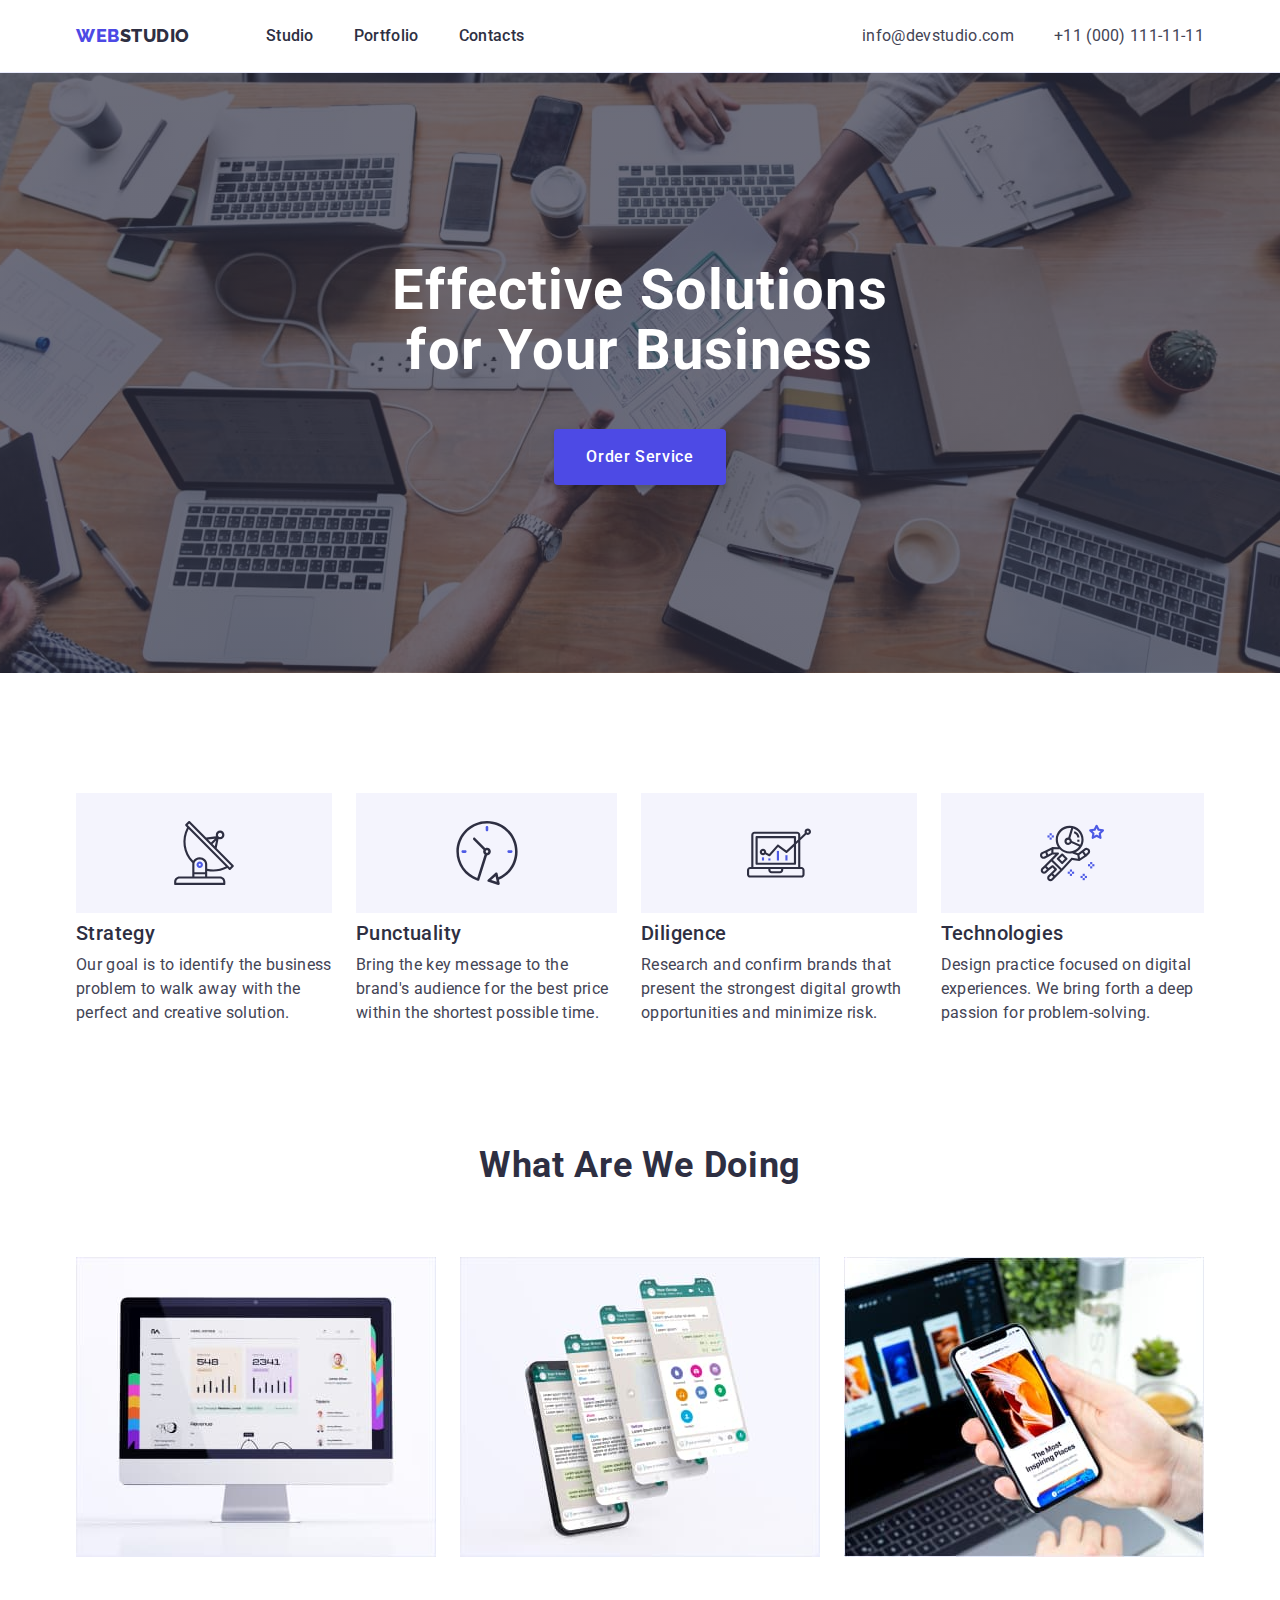
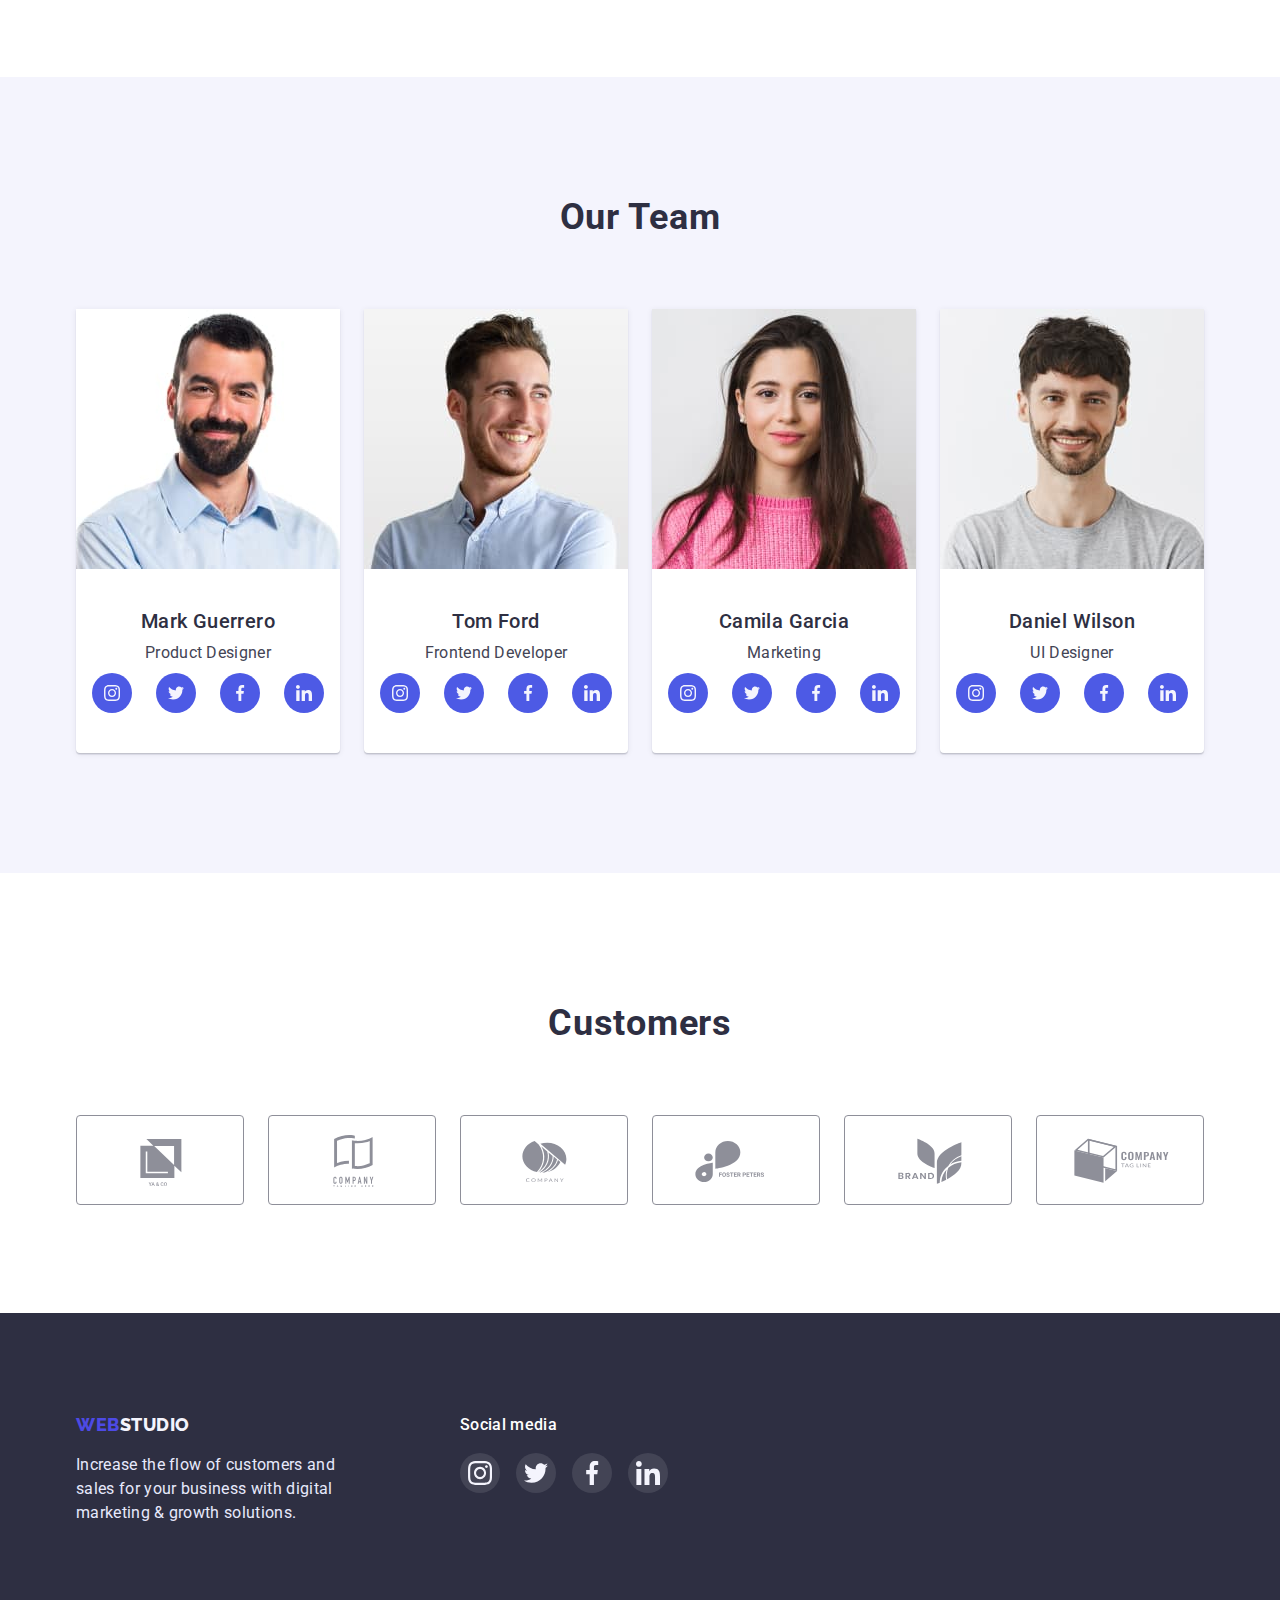
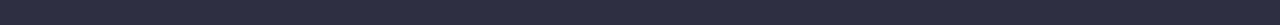
==== index.html @ 5501d487 "Initial commit" ====
<!DOCTYPE html>
<html lang="en">
  <head>
    <meta charset="UTF-8" />
    <meta http-equiv="X-UA-Compatible" content="IE=edge" />
    <meta name="viewport" content="width=device-width, initial-scale=1.0" />
    <title>WebStudio</title>
    <link rel="preconnect" href="https://fonts.googleapis.com" />
    <link rel="preconnect" href="https://fonts.gstatic.com" crossorigin />
    <link
      href="https://fonts.googleapis.com/css2?family=Raleway:wght@800&family=Roboto:wght@400;500;700&display=swap"
      rel="stylesheet"
    />
    <link
      rel="stylesheet"
      href="https://cdnjs.cloudflare.com/ajax/libs/modern-normalize/1.1.0/modern-normalize.min.css"
    />
    <link rel="stylesheet" href="./css/styles.css" />
  </head>

  <body>
    <!-- Header -->
    <header class="header">
      <div class="container main-nav">
        <nav class="link-nav">
          <a href="./index.html" class="logo-web link"
            >WEB<span class="head-studio">STUDIO</span>
          </a>
          <ul class="site-nav list">
            <li class="item">
              <a href="./index.html" class="anchors link">Studio</a>
            </li>

            <li>
              <a href="./portfolio.html" class="anchors link">Portfolio</a>
            </li>

            <li>
              <a href="" class="anchors link">Contacts</a>
            </li>
          </ul>
        </nav>
        <ul class="head-content list">
          <li>
            <a href="mailto:info@devstudio.com" class="relations link"
              >info@devstudio.com</a
            >
          </li>

          <li class="item">
            <a href="tel:+110001111111" class="relations link"
              >+11 (000) 111-11-11</a
            >
          </li>
        </ul>
      </div>
    </header>
    <!--Header -->

    <!-- Main content -->
    <main>
      <!-- Hero-->
      <section class="hero">
        <div class="container">
          <h1 class="hero-title">Effective Solutions for Your Business</h1>
          <button type="button" class="btn btn-hero">Order Service</button>
        </div>
      </section>
      <!-- Hero -->

      </section>
      <!-- Section1- Studio / Description of studio -->
      <section class="section main-desc">
        <div class="container">
          <h2 class="visually-hidden">Description of studio</h2>
          <ul class="list desc">
            <li class="list-item icon-antena" >
              
              <h3 class="desc-title">Strategy</h3>
              <p class="desc-text ">
                Our goal is to identify the business problem to walk away with
                the perfect and creative solution.
              </p>
            </li>
            <li class="list-item icon-clock" >
               
              <h3 class="desc-title">Punctuality</h3>
              <p class="desc-text">
                Bring the key message to the brand's audience for the best price
                within the shortest possible time.
              </p>
            </li>
            <li class="list-item icon-diagram" >
               
              <h3 class="desc-title">Diligence</h3>
              <p class="desc-text">
                Research and confirm brands that present the strongest digital
                growth opportunities and minimize risk.
              </p>
            </li>
            <li class="list-item icon-astroaut" >
               
              <h3 class="desc-title">Technologies</h3>
              <p class="desc-text">
                Design practice focused on digital experiences. We bring forth a
                deep passion for problem-solving.
              </p>
            </li>
          </ul>
        </div>
      </section>
      <!-- Studio / Description of studio -->

      <!-- Section2- Portfolio / Description of the works of the studio -->
      <section class="section-main prt">
        <div class="container">
          <h2 class="section-title">What Are We Doing</h2>
          <ul class="list prt">
            <li class="list item">
              <img
                src="./images/img1.jpg"
                alt="A monitor that shows a site made by the studio."
                width="360"
              />
            </li>
            <li class="list item">
              <img
                src="./images/img2.jpg"
                alt="The phone on which the application made by the studio is shown."
                width="360"
              />
            </li>
            <li class="list item">
              <img
                src="./images/img3.jpg"
                alt="adaptive site layout"
                width="360"
              />
            </li>
          </ul>
        </div>
      </section>
      <!-- Portfolio / Description of the works of the studio -->

      <!-- Section3- Contacts / Main team of studio -->
      <section class="section-team">
        <div class="container">
          <h2 class="section-title team">Our Team</h2>
          <ul class="main-cont">
            <li class="list team">
              <img src="./images/img4.jpg" alt="Product Designer" width="264" />
              <div class="cont-text">
                <h3 class="team-title">Mark Guerrero</h3>
                <p class="team-text">Product Designer</p>
                 <ul class="actions">
                <li><a href="" class="a-act">
<svg class="a-icon">
  <use href="./images/symbol-defs.svg#instagram"></use>
</svg>
                </a></li>
                <li><a href="" class="a-act">
<svg class="a-icon">
  <use href="./images/symbol-defs.svg#twitter"></use>
</svg>
                </a></li>
                <li><a href="" class="a-act">
<svg class="a-icon">
  <use href="./images/symbol-defs.svg#facebook"></use>
</svg>
                </a></li>
                <li><a href="" class="a-act">
<svg class="a-icon">
  <use href="./images/symbol-defs.svg#linkedin"></use>
</svg>
                </a></li>
              </ul>
              </div>
             
            </li>
            <li class="list team">
              <img
                src="./images/img5.jpg"
                alt="Frontend Developer"
                width="264"
              />
              <div class="cont-text">
                <h3 class="team-title">Tom Ford</h3>
                <p class="team-text">Frontend Developer</p>
              <ul class="actions">
                <li><a href="" class="a-act">
<svg class="a-icon">
  <use href="./images/symbol-defs.svg#instagram"></use>
</svg>
                </a></li>
                <li><a href="" class="a-act">
<svg class="a-icon">
  <use href="./images/symbol-defs.svg#twitter"></use>
</svg>
                </a></li>
                <li><a href="" class="a-act">
<svg class="a-icon">
  <use href="./images/symbol-defs.svg#facebook"></use>
</svg>
                </a></li>
                <li><a href="" class="a-act">
<svg class="a-icon">
  <use href="./images/symbol-defs.svg#linkedin"></use>
</svg>
                </a></li>
              </ul> </div>
             
            </li>
            <li class="list team">
              <img src="./images/img6.jpg" alt="Marketing" width="264" />
              <div class="cont-text">
                <h3 class="team-title">Camila Garcia</h3>
                <p class="team-text">Marketing</p>
             <ul class="actions">
                <li><a href="" class="a-act">
<svg class="a-icon">
  <use href="./images/symbol-defs.svg#instagram"></use>
</svg>
                </a></li>
                <li><a href="" class="a-act">
<svg class="a-icon">
  <use href="./images/symbol-defs.svg#twitter"></use>
</svg>
                </a></li>
                <li><a href="" class="a-act">
<svg class="a-icon">
  <use href="./images/symbol-defs.svg#facebook"></use>
</svg>
                </a></li>
                <li><a href="" class="a-act">
<svg class="a-icon">
  <use href="./images/symbol-defs.svg#linkedin"></use>
</svg>
                </a></li>
              </ul>  </div>
             
            </li>
            <li class="list team">
              <img src="./images/img7.jpg" alt="UI Designer" width="264" />
              <div class="cont-text">
                <h3 class="team-title">Daniel Wilson</h3>
                <p class="team-text">UI Designer</p>
             <ul class="actions">
                <li><a href="" class="a-act">
<svg class="a-icon">
  <use href="./images/symbol-defs.svg#instagram"></use>
</svg>
                </a></li>
                <li><a href="" class="a-act">
<svg class="a-icon">
  <use href="./images/symbol-defs.svg#twitter"></use>
</svg>
                </a></li>
                <li><a href="" class="a-act">
<svg class="a-icon">
  <use href="./images/symbol-defs.svg#facebook"></use>
</svg>
                </a></li>
                <li><a href="" class="a-act">
<svg class="a-icon">
  <use href="./images/symbol-defs.svg#linkedin"></use>
</svg>
                </a></li>
              </ul> </div>
              
            </li>
          </ul>
        </div>
      </section>
       <!-- Section3- Contacts / Main team of studio -->
       <!-- Section4- Clients -->
     <section class="section-customers">
            <div class="container">
                <h2 class="section-title">Customers</h2>
                <ul class="customer-list">
                    <li class="customer-item"><a href="" class="customer-link"><svg width="104" height="56">
                                <use href="./images/clients_symbol-defs.svg#client1" ></use>
                            </svg></a></li>
                    <li class="customer-item"><a href="" class="customer-link"><svg width="104" height="56">
                                <use href="./images/clients_symbol-defs.svg#client2"  ></use>
                            </svg></a></li>
                    <li class="customer-item"> <a href="" class="customer-link"><svg width="104" height="56">
                                <use href="./images/clients_symbol-defs.svg#client3" ></use>
                            </svg></a></li>
                    <li class="customer-item"><a href="" class="customer-link"><svg width="104" height="56">
                                <use href="./images/clients_symbol-defs.svg#client4" ></use>
                            </svg></a></li>
                    <li class="customer-item"><a href="" class="customer-link"><svg width="104" height="56">
                                <use href="./images/clients_symbol-defs.svg#client5" ></use>
                            </svg></a></li>
                    <li class="customer-item"><a href="" class="customer-link"><svg width="104" height="56">
                                <use href="./images/clients_symbol-defs.svg#client6" ></use>
                            </svg></a></li>
                </ul>
            </div>
        </section>
         <!-- Section4- Clients -->
    </main>
   

   
    <!-- Maim Content -->

    <!-- Footer -->
    <footer class="footer">
      <div class="container container-footer">
        <div class="about-footer">
        <a href="./index.html" class="logo-web link"
          >WEB<span class="footer-studio">STUDIO</span></a
        >
        <p class="footer-text">
          Increase the flow of customers and sales for your business with
          digital marketing & growth solutions.
        </p>
</div>
<div class="footer-contacts">
  <h3 class="social-media">Social media</h3>
  <ul class="actions-footer">
                <li><a href="" class="a-act-footer"> 
<svg class="a-icon a-icon-footer " > 
  <use href="./images/symbol-defs.svg#instagram"></use>
</svg>
                </a></li>
                <li><a href="" class="a-act-footer">
<svg class="a-icon a-icon-footer ">
  <use href="./images/symbol-defs.svg#twitter"></use>
</svg>
                </a></li>
                <li><a href="" class="a-act-footer">
<svg class="a-icon a-icon-footer ">
  <use href="./images/symbol-defs.svg#facebook"></use>
</svg>
                </a></li>
                <li><a href="" class="a-act-footer">
<svg class="a-icon a-icon-footer " >
  <use href="./images/symbol-defs.svg#linkedin"></use>
</svg>
                </a></li>
              </ul>
</div>
      </div>
    </footer>
  </body>
</html>
---- css/styles.css ----
*,
*::before,
*::after {
  
}
h1, h2, h3, h4, ul, p{
  margin: 0;
  padding: 0;
}
.display-block {
  display: block;
}

:root {
  --primary-brand-color: #4d4ae5;
  --secondary-brand-color: #404bbf;
  --dark-color: #2e2f42;
  --success-color: #31d0aa;
  --text-color: #434455;
  --subtle-text: #8e8f99;
  --white-color: #fff;
  --accent-color: #e7e9fc;
  --light-color: #f4f4fd;
}
/* Body */
body {
  color: #2e2f42;
  font-family: "Roboto", sans-serif;
  font-size: 16px;
  background-color: #ffffff;
}

.list,
.prt-list {
  list-style: none;
  margin: 0;
  padding: 0;
}

.link,
.prt-link {
  text-decoration: none;
}
/* Body */

/* HEADER */

.header {
  background-color: var(--white-color);
  border-bottom: 1px solid var(--accent-color);
  padding-top: 24px;
  padding-bottom: 24px;
  box-shadow: 0px 2px 1px rgba(46, 47, 66, 0.08), 0px 1px 1px rgba(46, 47, 66, 0.16), 0px 1px 6px rgba(46, 47, 66, 0.08);
}

.container {
  margin-left: auto;
  margin-right: auto;
  width: 1158px;
  padding: 0px 15px;
}

.head-studio,
.site-nav .link {
  color: var(--dark-color);
}
.logo-web,
.head-studio {
  font-family: "Raleway", sans-serif;
  font-weight: 800;
  font-size: 18px;
  line-height: 1.33;
  letter-spacing: 0.03em;
}

.logo-web {
  color: var(--primary-brand-color);
  display: inline-block;
}
.link-nav {
  display: flex;
  align-items: center;
  justify-content: space-between;
  gap: 76px;
}

.main-nav,/*
.link-nav,*/
.site-nav,
.head-content {
  display: flex;
  align-items: center;
  justify-content: space-between;
  gap: 40px;
}

/*.logo-web {
  margin-right: 76px;
}*/

.site-nav .item:not(:last-child),
.head-content .item:not(:last-child) {
  gap: 40px;
}

.anchors {
  font-weight: 500;
  font-size: 16px;
  color: var(--dark-color);
  line-height: 1.5;
  letter-spacing: 0.02em;
}

.anchors:hover,
.anchors:focus {
  color: var(--primary-brand-color);
}

.head-content .link {
  color: var(--text-color);
}
.relations {
  font-weight: 400;
  font-size: 16px;
  color: var(--text-color);
  line-height: 1.5;
  letter-spacing: 0.02em;
}

.relations:hover,
.relations:focus {
  color: var(--primary-brand-color);
}

/* HEADER */

/* index.hmtl */
/* HERO */

.hero {
  /*background-color: var(--dark-color);*/

  padding-top: 188px;
  padding-bottom: 188px;
  text-align: center;
  background-image: linear-gradient(
      rgba(46, 47, 66, 0.7),
      rgba(46, 47, 66, 0.7)
    ),
    url("../images/people-office_.jpeg");
max-width: 1440px;

margin-left: auto;
margin-right: auto;
  background-position: center;
  background-repeat: no-repeat;
  background-size: cover;
}

.hero-title {
  color: var(--white-color);
  font-weight: 700;
  width: 496px;
  font-size: 56px;
  line-height: 1.07;
  letter-spacing: 0.02em;
  text-align: center;
  margin-bottom: 48px;
  margin: auto;
}

.list-item::before{
display: block;
content: '';
height: 120px;
background-repeat: no-repeat;
background-position: center;
background-color: #F4F4FD;
}
.icon-antena::before{
  background-image: url('../images/antenna.svg');

}
.icon-clock::before{
    background-image: url('../images/clock.svg');
    
    
}
.icon-diagram::before{
    background-image: url('../images/diagram.svg');
  
}
.icon-astroaut::before{
    background-image: url('../images/astronaut.svg');
   
}
.btn {
  cursor: pointer;
  border: none;
  border-color: transparent;
}

.btn-hero {
  background-color: var(--primary-brand-color);
  color: var(--white-color);
  font-family: "Roboto", sdns-serif;
  font-weight: 500;
  font-size: 16px;
  line-height: 1.5;
  letter-spacing: 0.04em;
  margin-top: 48px;
  border-radius: 4px;
  padding: 16px 32px;
  box-shadow: 0px 4px 4px rgba(0, 0, 0, 0.15);
}

.btn-hero:hover,
.btn-hero:focus {
  background-color: var(--secondary-brand-color);
  color: var(--white-color);
  font-family: "Roboto", sans-serif;
  font-weight: 500;
  font-size: 16px;
  line-height: 1.5;
  letter-spacing: 0.04em;

}
/* HERO */

/* MAIN CONTENT*/
.visually-hidden {
  position: absolute;
  white-space: nowrap;
  width: 1px;
  height: 1px;
  overflow: hidden;
  border: 0;
  padding: 0;
  clip: rect(0 0 0 0);
  clip-path: inset(50%);
  margin: -1px;
}
.section-main {
  padding-bottom: 120px;
}
.section-title {
  margin-bottom: 72px;

  text-align: center;
  font-size: 36px;
  line-height: 40px;
  letter-spacing: 0.02em;
  text-transform: capitalize;
}
.section-customers{
 padding-bottom: 110px;
  padding-top: 130px;
}

/* Studio / Description of studio */
img {
  display: block;
  max-width: 100%;
  height: auto;
}

.main-desc {
  padding-top: 120px;
  padding-bottom: 120px;
}

.hide-text {
  display: none;
}

.desc {
  display: flex;
}

.list.desc {
  gap: 24px;
}

.desc-title,
.team-title {
  color: var(--dark-color);
  font-weight: 500;
  font-size: 20px;
  line-height: 1.2;
  letter-spacing: 0.02em;
  margin-bottom: 8px;
  text-align: left;
  margin-top: 8px;
}

.desc-text,
.team-text {
  color: #434455;
  font-weight: 400;
  font-size: 16px;
  line-height: 1.5;
  letter-spacing: 0.02em;
  text-align: left;
}

.main-desc .list.item {
  min-width: 264px;
}

 /*----Section4- Clients---*/
 .customer-item{

height: 88px;
width: 168px;

  

 }
.customer-list{
  list-style: none;
  display: flex;
  gap: 24px;
}
.customer-link{
  color: #8E8F99;
  border: 1px solid #8E8F99;
border-radius: 4px;
    display: flex;
    justify-content: center;
    align-items: center;
cursor: pointer;
padding-top:16px;
padding-bottom: 16px;
}
.customer-link:hover,
.customer-link:focus{
border-color: #404BBF;
color: #404BBF;
}

svg{
  color: currentColor
;
}


svg:hover,
svg:focus{
color: #404BBF;

}
  /*----Section4- Clients---*/


/* Portfolio / Description of the works of the studio */

.main-prt {
  padding-bottom: 120px;
}

.main-prt .section-title {
  text-align: center;
  margin-bottom: 72px;
}

.list.prt {
  display: flex;
  justify-content: center;
  gap: 24px;
}

/* Section3 Contacts / Main team of studio */
.section-team {
  padding-bottom: 120px;
  padding-top: 120px;
  background-color: #f4f4fd;
}
.main-team {
  background-color: var(--light-color);
  margin-bottom: 120px;
  margin-top: 120px;
  margin: 0;
  padding: 0;
}

.main-team .section-title {
  margin-bottom: 72px;
  text-align: center;
}

.main-cont {
  display: flex;
  gap: 24px;
  justify-content: center;
}

.list.team {
  background-color: var(--white-color);
  box-shadow: 0px 1px 6px rgba(46, 47, 66, 0.08),
    0px 1px 1px rgba(46, 47, 66, 0.16), 0px 2px 1px rgba(46, 47, 66, 0.08);
  border-radius: 0px 0px 4px 4px;
  flex-basis: calc((100%-24px*3)/4);
}
.actions{
  display: flex;
  padding: 0;
  margin: 0;
  justify-content: center;

  list-style: none;
  gap: 24px;
  margin-top: 8px;
  margin-bottom: 32px;
}

.a-act{
    display: flex;
  align-items: center;
  justify-content: center;

  padding: 0;
  border: none;
  text-decoration: none;
  width: 40px;
  height: 40px;
  background-color: #4D5AE5;
  border-radius: 50%;

  background-position: center;

}
.a-act:hover,
.a-act:focus{

  background-color: #404BBF;

}
.a-icon{
 
  width: 16px;
  height: 16px;
  background-position: center;
}


.cont-text {
  padding: 32px 16px 8px 16px;
}

.desc-title,
.team-title {
  color: var(--dark-color);
  font-weight: 500;
  font-size: 20px;
  line-height: 1.2;
  letter-spacing: 0.02em;
  /*padding-bottom: 8px;*/
}

.desc-text,
.team-text {
  color: #434455;
  font-size: 16px;
  line-height: 1.5;
  letter-spacing: 0.02em;
}
.team-title,
.team-text {
  text-align: center;
}

/*.section-team {
  background-color: var(--light-color);*/
/*padding-bottom: 120px;}*/

/* Section3 Contacts / Main team of studio */

/* MAIN CONTENT*/

/* portfolio.css */
/* MAIN CONTENT */

.section-title-prt {
  padding-top: 96px;
  padding-bottom: 120px;
}

.prt-section {
  padding-top: 96px;
  padding-bottom: 120px;
}

.section-title.prt-title {
  display: none;
}

.btn-prt.list {
  display: flex;
  justify-content: center;
  gap: 24px;
}

.btn-filters {
  background-color: var(--light-color);
  color: var(--primary-brand-color);
  font-family: "Roboto", sans-serif;
  font-weight: 500;
  font-size: 16px;
  line-height: 1.5;
  letter-spacing: 0.04em;
  border: 1px solid #e7e9fc;
  border-radius: 4px;
  min-height: 48px;
  padding: 12px 24px;
}

.btn-filters:hover,
.btn-filters:focus {
  background-color: var(--primary-brand-color);
  color: var(--white-color);
  border-color: transparent;
  box-shadow: 0px 3px 1px rgba(0, 0, 0, 0.1),
   0px 2px 1px rgba(0, 0, 0, 0.08), 
   0px 2px 2px rgba(0, 0, 0, 0.12);


}

.btn-prt {
  padding: 0;
  margin: 0;
  margin-bottom: 72px;
}

.main-filter {
  display: flex;
  flex-wrap: wrap;
  justify-content: center;
  column-gap: 24px;
  row-gap: 48px;
}

.filter {
  width: calc((100% - 48px) / 3);
}
.link-prt{
   display: block;
}
.link-prt:hover,
.link-prt:focus{
 
  box-shadow: 0px 1px 6px rgba(46, 47, 66, 0.08),
   0px 1px 1px 
   rgba(46, 47, 66, 0.16),
    0px 2px 1px 
    rgba(46, 47, 66, 0.08);
}


.prt-block {
  text-align: left;
  padding: 32px 0 32px 16px;
  border: 1px solid #e7e9fc;
  border-top: none;
}

.prt-title {
  color: var(--dark-color);
  font-weight: 500;
  font-size: 20px;
  line-height: 1.2;
  letter-spacing: 0.02em;
  margin-bottom: 8px;
}

.prt-text {
  color: var(--text-color);
  font-weight: 400;
  font-size: 16px;
  line-height: 1.5;
  letter-spacing: 0.02em;
}
/* portfolio.css */
/* MAIN CONTENT*/

/* FOOTER */

.footer {
  background-color: var(--dark-color);
  padding-top: 100px;
  padding-bottom: 100px;
}

/*.foot-logo {
  text-align: left;
  margin-bottom: 16px;
}*/
.container-footer{
  display: flex;
  align-items: flex-start;
  flex-direction: row;
  gap: 120px;
}
.footer-studio {
  color: var(--light-color);
  font-family: "Raleway", sans-serif;
  font-weight: 800;
  font-size: 18px;
  line-height: 1.16;
  letter-spacing: 0.03em;
}

.footer-text {
  color: var(--accent-color);
  font-weight: 400;
  font-size: 16px;
  line-height: 1.5;
  letter-spacing: 0.02em;
  width: 264px;
  margin-bottom: 0;
  margin-top: 16px;
}
.actions-footer{
  display: flex;
  padding: 0;
  margin: 0;

  list-style: none;
  margin-top: 16px;
   gap: 16px;
}

.a-act-footer{
    display: flex;
  justify-content: center;
  align-items: center;
  padding: 0;
  border: none;
  text-decoration: none;
  width: 40px;
  height: 40px;
  background-color:  #434455;
  border-radius: 50%;

  background-position: center;
 
}
.a-act-footer:hover,
.a-act-footer:focus{

  background-color: #31D0AA
;

}
.social-media{
  color: #FFFFFF;

font-size: 16px;
font-weight: 500;
line-height: 24px;
letter-spacing: 0.02em;
text-align: left;

}
.a-icon-footer{
  width: 24px;
  height: 24px;
}
/* FOOTER */
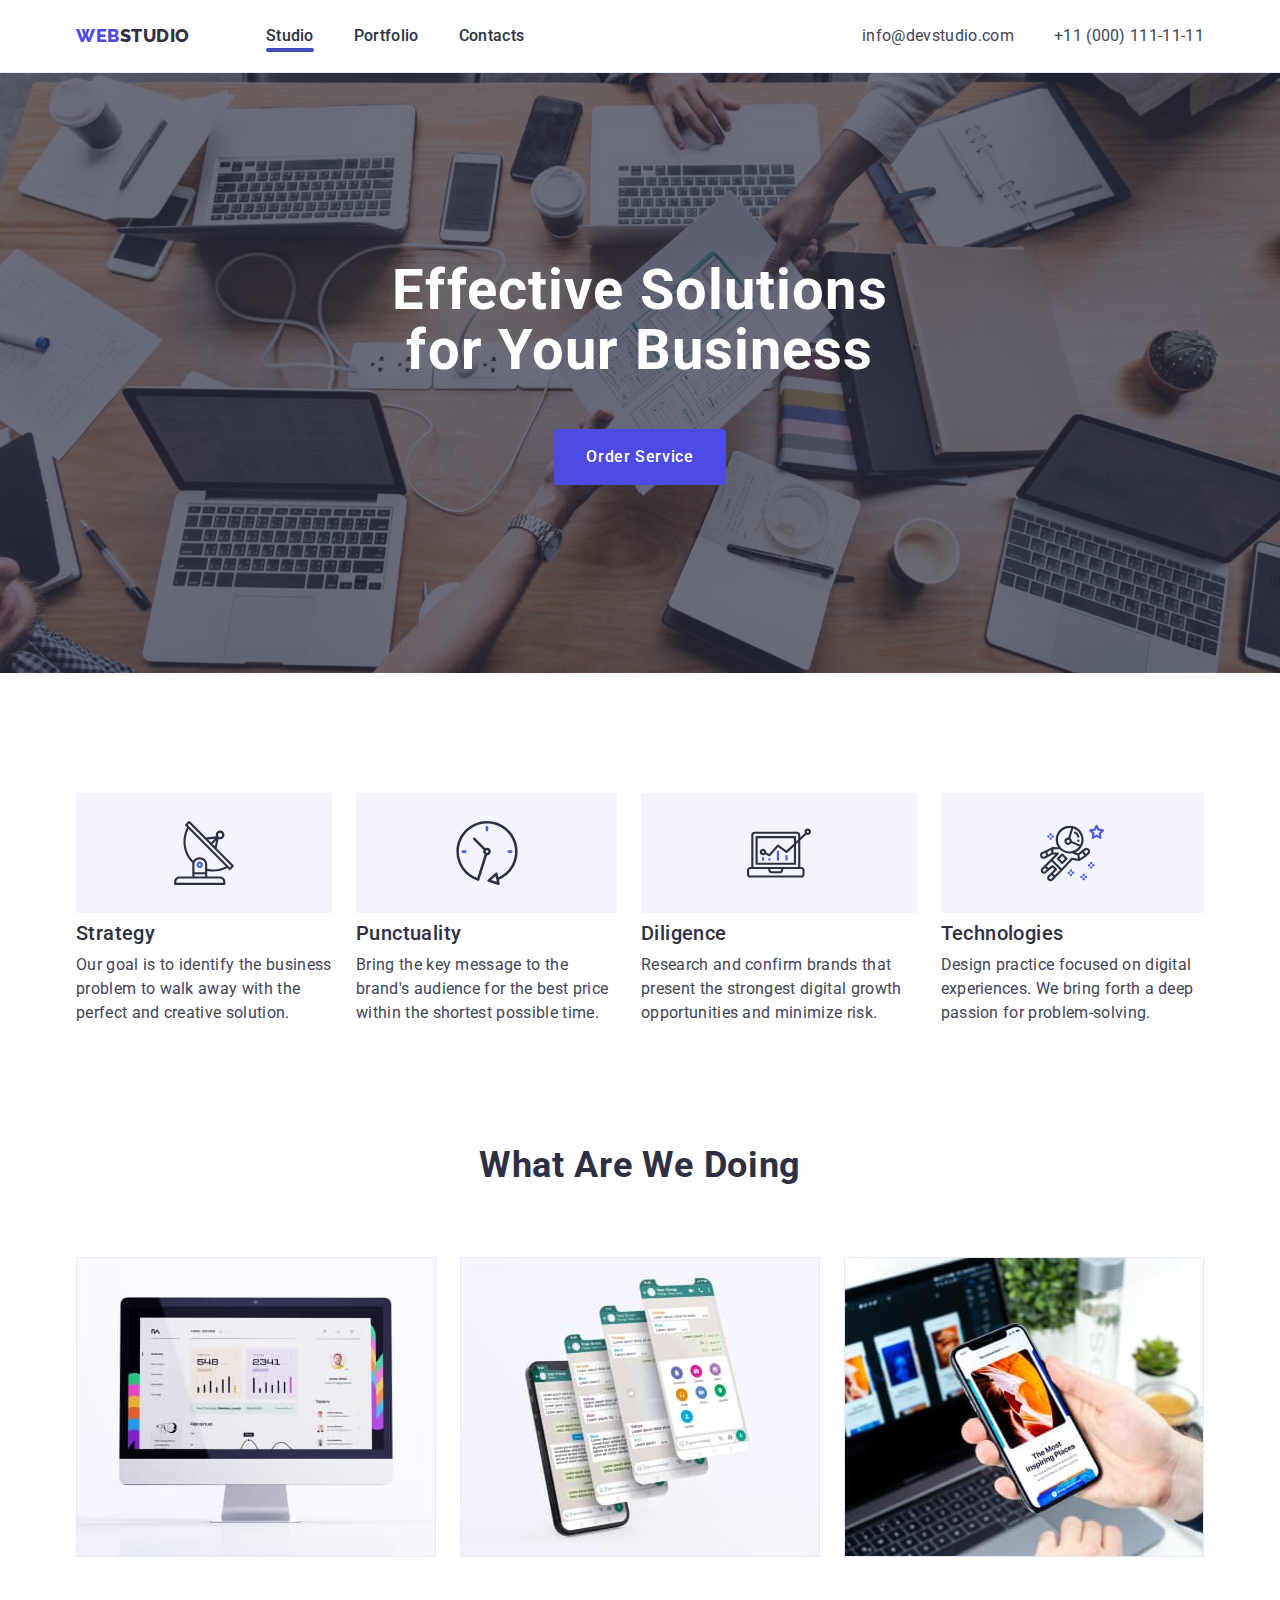
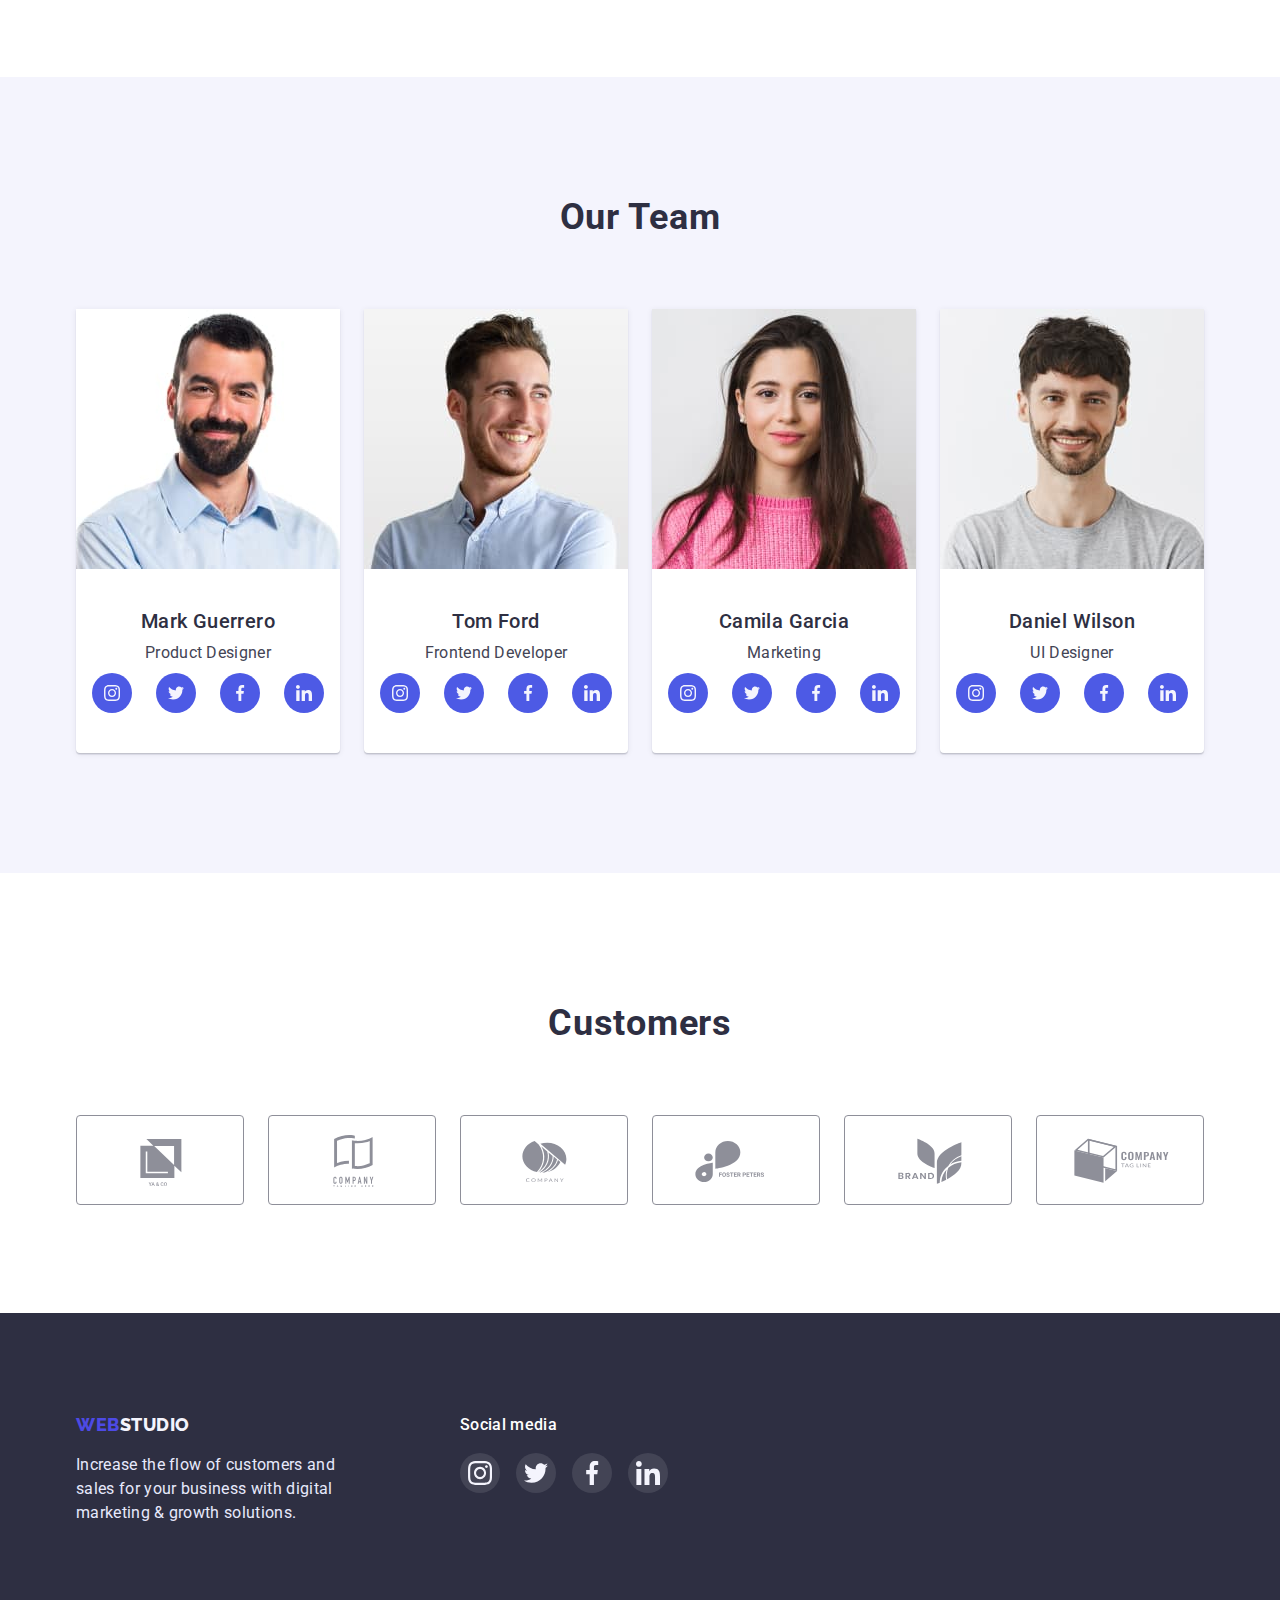
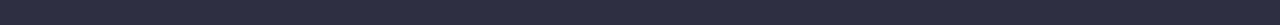
==== commit 4e1797c0: "update" ====
--- a/index.html
+++ b/index.html
@@ -28,7 +28,7 @@
           </a>
           <ul class="site-nav list">
             <li class="item">
-              <a href="./index.html" class="anchors link">Studio</a>
+              <a href="./index.html" class="anchors link nav-a">Studio</a>
             </li>
 
             <li>
@@ -63,7 +63,7 @@
       <section class="hero">
         <div class="container">
           <h1 class="hero-title">Effective Solutions for Your Business</h1>
-          <button type="button" class="btn btn-hero">Order Service</button>
+          <button type="button" class="btn btn-hero custom-transition" data-modal-open>Order Service</button>
         </div>
       </section>
       <!-- Hero -->
@@ -153,7 +153,7 @@
                 <h3 class="team-title">Mark Guerrero</h3>
                 <p class="team-text">Product Designer</p>
                  <ul class="actions">
-                <li><a href="" class="a-act">
+                <li class="custom-transition"><a href="" class="a-act custom-transition">
 <svg class="a-icon">
   <use href="./images/symbol-defs.svg#instagram"></use>
 </svg>
@@ -277,7 +277,7 @@
             <div class="container">
                 <h2 class="section-title">Customers</h2>
                 <ul class="customer-list">
-                    <li class="customer-item"><a href="" class="customer-link"><svg width="104" height="56">
+                    <li class="customer-item custom-transition"><a href="" class="customer-link"><svg  width="104" height="56">
                                 <use href="./images/clients_symbol-defs.svg#client1" ></use>
                             </svg></a></li>
                     <li class="customer-item"><a href="" class="customer-link"><svg width="104" height="56">
@@ -344,6 +344,21 @@
 </div>
       </div>
     </footer>
+    <div class="backdrop is-hidden" data-modal>
+      <div class="modal">
+        <button class="close-button" data-modal-close> <svg class="close-icon" >
+  <use href="./images/close-black.svg#close-btn"></use>
+</svg>
+</button>
+      </div>
+    </div>
+
+    <body>
+  <!-- Вся твоя розмітка, включно з розміткою модалки -->
+
+  <!-- Ставимо перед закриваючим тегом body -->
+  <script src="./js/modal.js"></script>
+</body>
   </body>
 </html>
 
--- a/css/styles.css
+++ b/css/styles.css
@@ -27,7 +27,7 @@
   color: #2e2f42;
   font-family: "Roboto", sans-serif;
   font-size: 16px;
-  background-color: #ffffff;
+  background-color: #FFFFFF;
 }
 
 .list,
@@ -63,6 +63,8 @@
 .head-studio,
 .site-nav .link {
   color: var(--dark-color);
+  
+ transition: color 250ms cubic-bezier(0.4, 0, 0.2, 1);
 }
 .logo-web,
 .head-studio {
@@ -82,6 +84,7 @@
   align-items: center;
   justify-content: space-between;
   gap: 76px;
+
 }
 
 .main-nav,/*
@@ -92,6 +95,7 @@
   align-items: center;
   justify-content: space-between;
   gap: 40px;
+
 }
 
 /*.logo-web {
@@ -115,6 +119,41 @@
 .anchors:focus {
   color: var(--primary-brand-color);
 }
+.nav-a{
+display: block;
+  color: currentColor;
+position: relative;
+
+}
+
+.nav-a::after{
+  position: absolute;
+content: '';
+display: block;
+width: 100%;
+height: 4px;
+background-color: #404BBF;
+border-radius: 2px;
+
+
+
+}
+.nav-a-prt{
+  
+display: block;
+  color: currentColor;
+position: relative;
+}
+.nav-a-prt::after{
+content: '';
+ position: absolute;
+display: block;
+width: 100%;
+height: 4px;
+background-color: #404BBF;
+border-radius: 2px;
+
+}
 
 .head-content .link {
   color: var(--text-color);
@@ -125,6 +164,8 @@
   color: var(--text-color);
   line-height: 1.5;
   letter-spacing: 0.02em;
+
+ transition: color 250ms cubic-bezier(0.4, 0, 0.2, 1);
 }
 
 .relations:hover,
@@ -202,6 +243,7 @@
 
 .btn-hero {
   background-color: var(--primary-brand-color);
+
   color: var(--white-color);
   font-family: "Roboto", sdns-serif;
   font-weight: 500;
@@ -211,9 +253,13 @@
   margin-top: 48px;
   border-radius: 4px;
   padding: 16px 32px;
-  box-shadow: 0px 4px 4px rgba(0, 0, 0, 0.15);
-}
-
+ 
+}
+.custom-transition{
+  transition: background-color 250ms cubic-bezier(0.4, 0, 0.2, 1),
+  box-shadow 250ms cubic-bezier(0.4, 0, 0.2, 1) ;
+
+}
 .btn-hero:hover,
 .btn-hero:focus {
   background-color: var(--secondary-brand-color);
@@ -223,6 +269,7 @@
   font-size: 16px;
   line-height: 1.5;
   letter-spacing: 0.04em;
+ box-shadow: 0px 4px 4px rgba(0, 0, 0, 0.15);
 
 }
 /* HERO */
@@ -341,6 +388,10 @@
 svg{
   color: currentColor
 ;
+transition-property: color;
+transition-duration: 250ms;
+transition-timing-function: cubic-bezier(0.4, 0, 0.2, 1) ;
+
 }
 
 
@@ -428,7 +479,12 @@
 
   background-position: center;
 
-}
+  transition-property: background-color;
+transition-duration: 250ms;
+transition-timing-function: cubic-bezier(0.4, 0, 0.2, 1) ;
+}
+
+
 .a-act:hover,
 .a-act:focus{
 
@@ -512,6 +568,13 @@
   border-radius: 4px;
   min-height: 48px;
   padding: 12px 24px;
+
+
+
+transition: color 250ms cubic-bezier(0.4, 0, 0.2, 1), background-color 250ms cubic-bezier(0.4, 0, 0.2, 1),
+  box-shadow 250ms cubic-bezier(0.4, 0, 0.2, 1) ;
+
+
 }
 
 .btn-filters:hover,
@@ -545,6 +608,12 @@
 }
 .link-prt{
    display: block;
+  transition: box-shadow 250ms cubic-bezier(0.4, 0, 0.2, 1) ;
+
+}
+
+.link-prt:hover, .wrapfor-img::before{
+  transform: translateY(0);
 }
 .link-prt:hover,
 .link-prt:focus{
@@ -580,6 +649,38 @@
   line-height: 1.5;
   letter-spacing: 0.02em;
 }
+.wrap-for-img{
+  position: relative;
+  overflow: hidden;
+}
+
+.overlay{
+position: absolute;
+top: 0;
+left: 0;
+width: 100%;
+height: 100%;
+background-color: #4D5AE5;
+transform: translateY(100%);
+transition: transform 250ms cubic-bezier(0.4, 0, 0.2, 1) ;
+
+}
+
+.wrap-for-img:hover .overlay{
+  transform: translateY(0);
+}
+.text-onhover{
+  height: 100%;
+  position: absolute;
+padding: 40px 32px 164px 32px;
+font-family: 'Roboto';
+font-style: normal;
+font-weight: 400;
+font-size: 16px;
+line-height: 24px;
+letter-spacing: 0.02em;
+color: #F4F4FD;
+}
 /* portfolio.css */
 /* MAIN CONTENT*/
 
@@ -643,6 +744,10 @@
   border-radius: 50%;
 
   background-position: center;
+
+  transition-property: background-color;
+transition-duration: 250ms;
+transition-timing-function: cubic-bezier(0.4, 0, 0.2, 1) ;
  
 }
 .a-act-footer:hover,
@@ -667,4 +772,53 @@
   height: 24px;
 }
 /* FOOTER */
-
+.backdrop{
+  position: fixed;
+  top: 0;
+  left: 0;
+   width: 100%;
+   height: 100%;
+   background-color:rgba(46, 47, 66, 0.4) ;
+ opacity: 1;
+ transition: opacity 250ms cubic-bezier(0.4, 0, 0.2, 1);
+}
+.backdrop.is-hidden{
+  opacity: 0;
+  pointer-events: none;
+  visibility: hidden;
+}
+.backdrop.is-hidden .modal {
+  transform: translate(-50%, -50%) scale(0.9);
+}
+.modal{
+  width: 408px;
+height: 576px;
+background-color: #FFFFFF;
+position: absolute;
+top: 50%;
+left: 50%;
+padding: 24px;
+
+transform: translate(-50%, -50%) scale(1);
+transition: transform 250ms cubic-bezier(0.4, 0, 0.2, 1);
+}
+.close-button{
+  display: flex;
+  align-items: center;
+  justify-content: center;
+float: right;
+margin-right: 0;
+  width: 24px;
+  height: 24px;
+  background-color: #E7E9FC;
+  border: solid 1px #2E2F42;
+  border-radius: 50px;
+  color: #2E2F42;
+  padding: 0;
+  cursor: pointer;
+}
+.close-icon{
+ width: 8px;
+ height: 8px; 
+ color: #2E2F42;
+}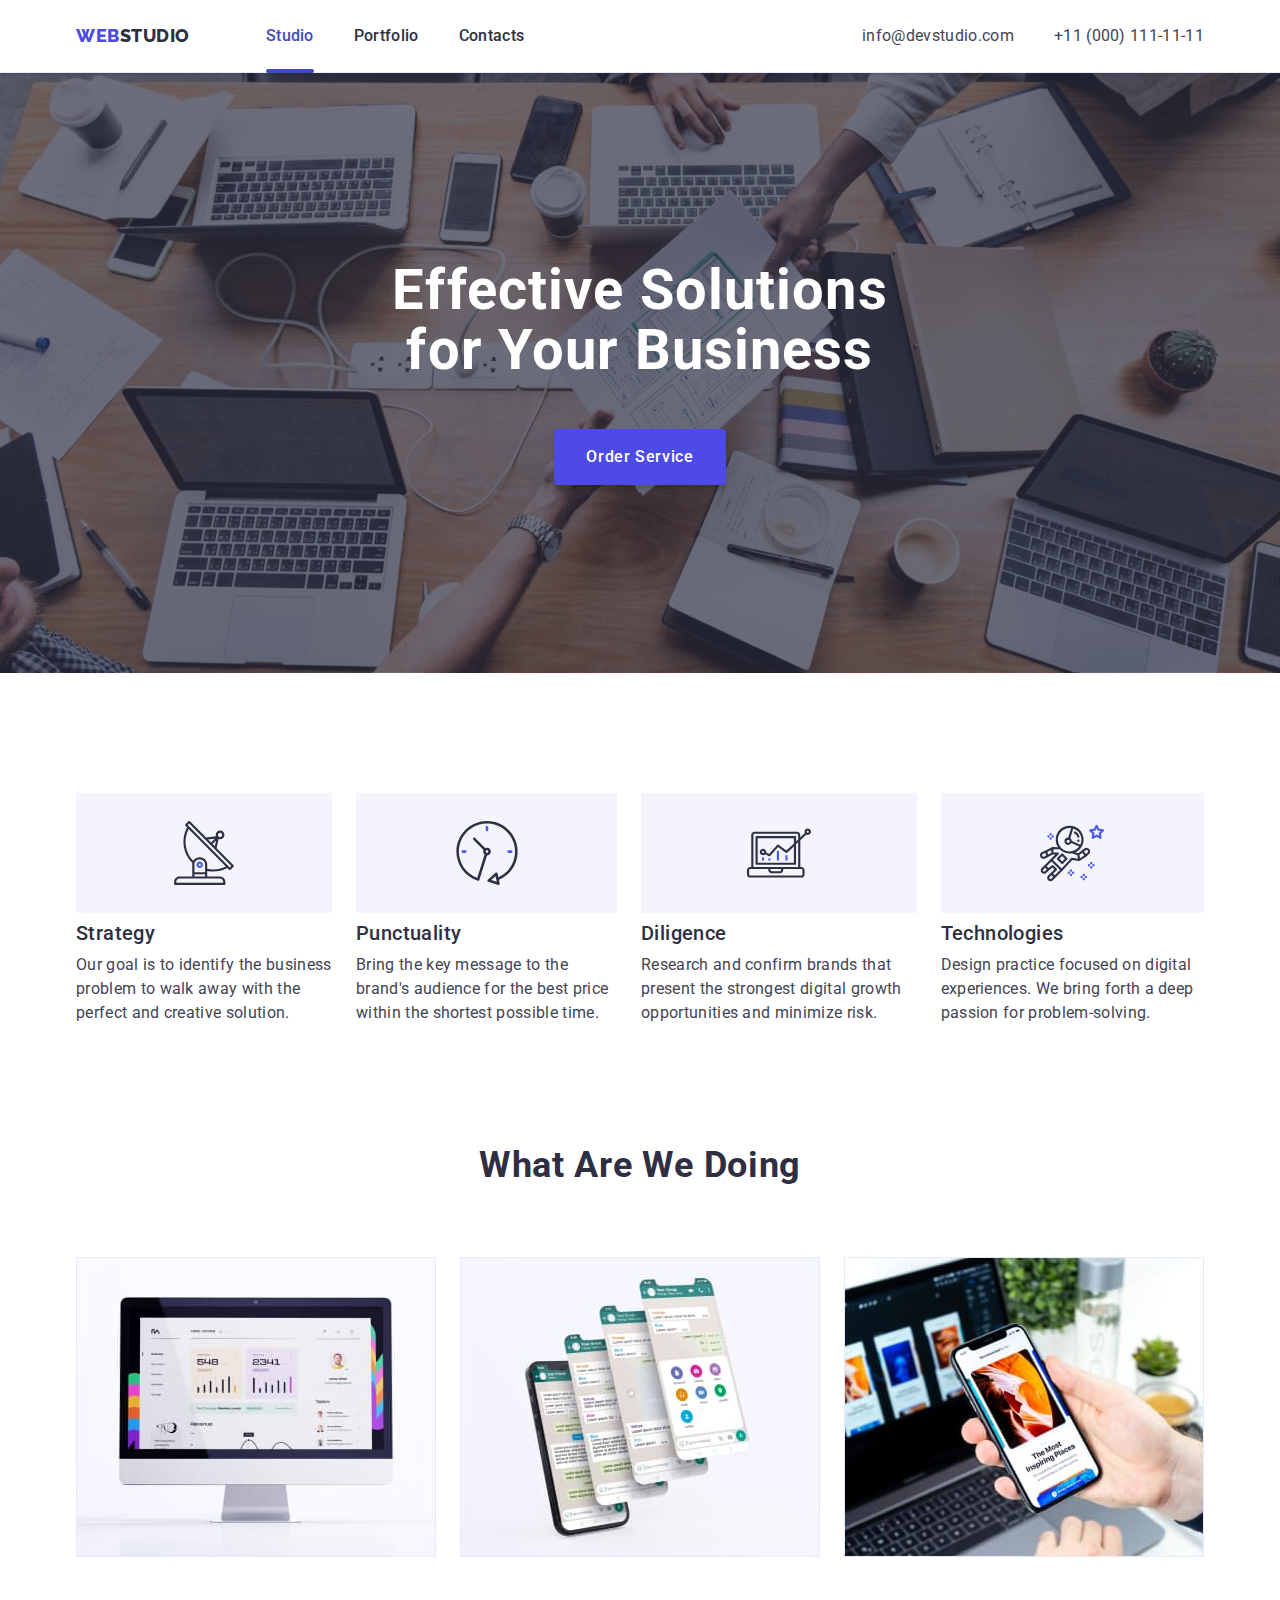
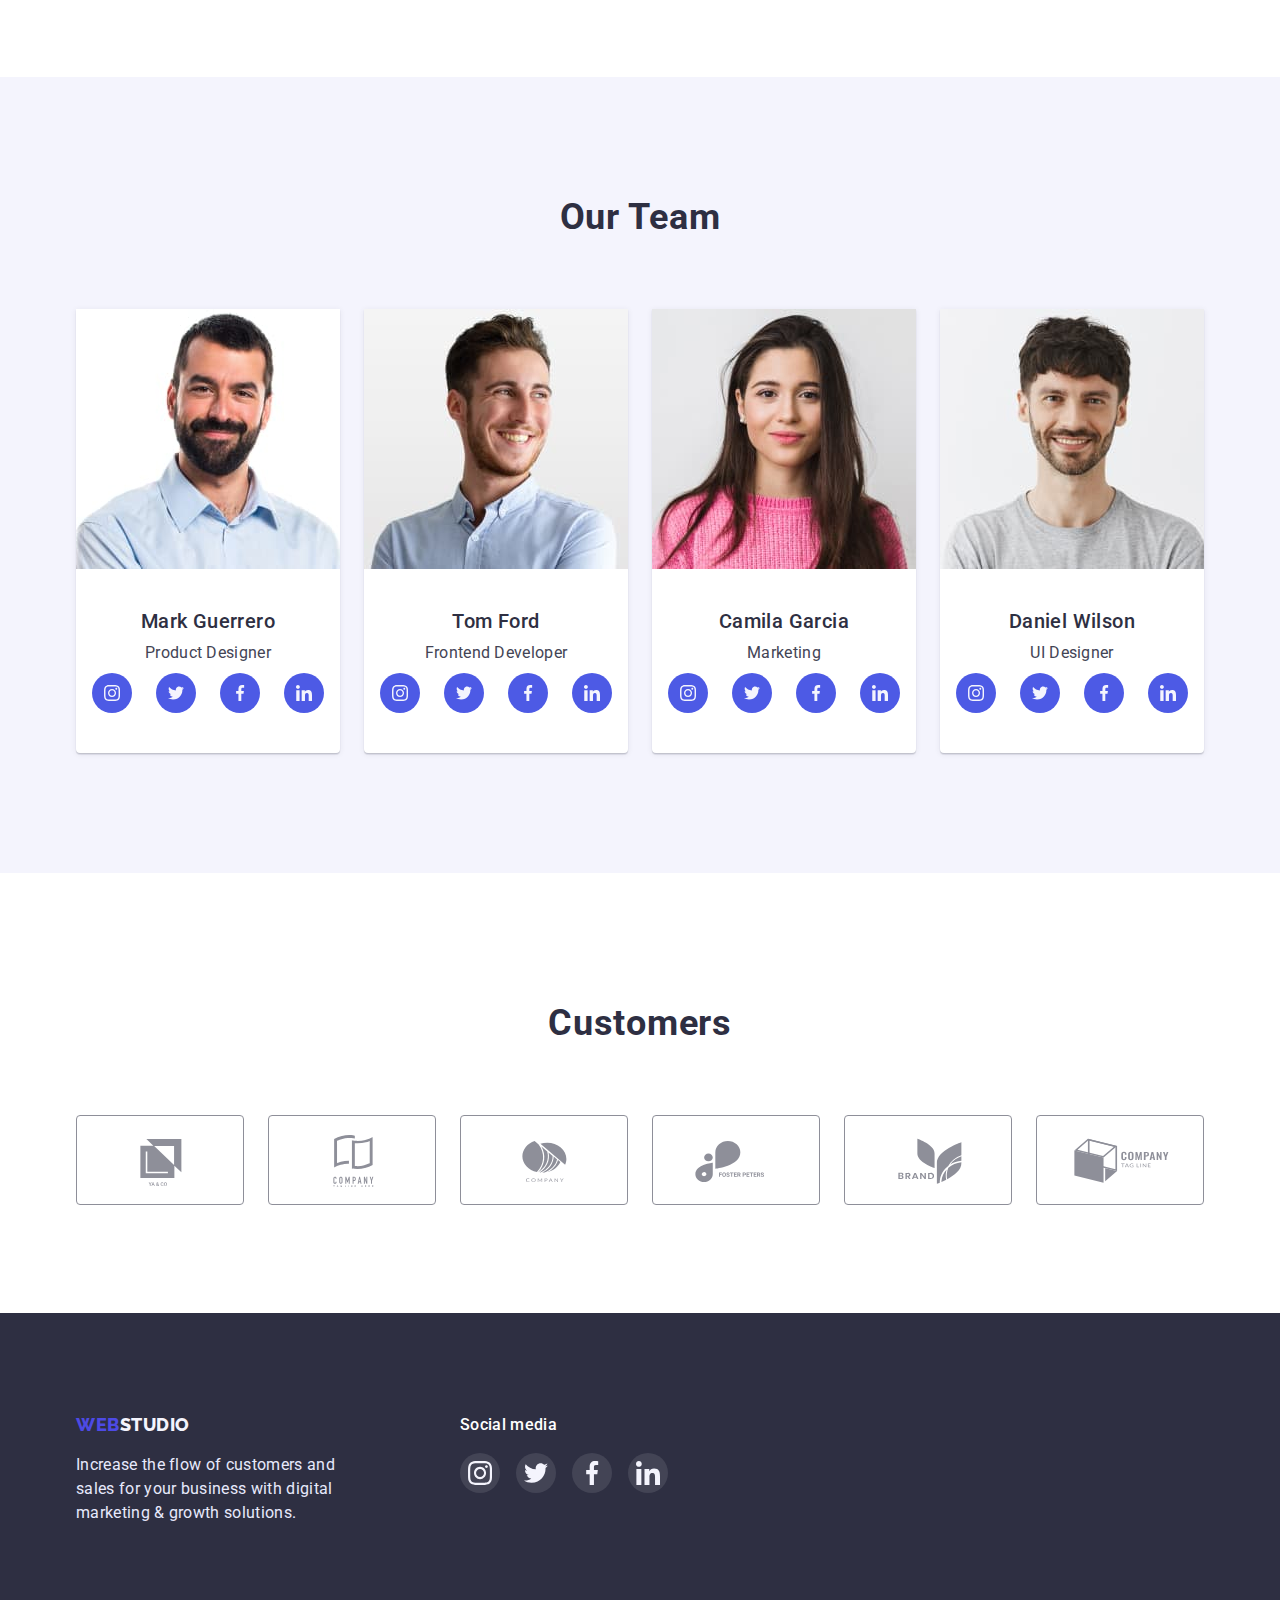
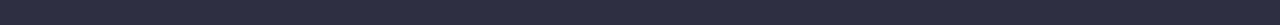
==== commit 9830cc05: "update2" ====
--- a/index.html
+++ b/index.html
@@ -28,7 +28,7 @@
           </a>
           <ul class="site-nav list">
             <li class="item">
-              <a href="./index.html" class="anchors link nav-a">Studio</a>
+              <a href="./index.html" class="anchors link nav-a current">Studio</a>
             </li>
 
             <li>
@@ -63,7 +63,7 @@
       <section class="hero">
         <div class="container">
           <h1 class="hero-title">Effective Solutions for Your Business</h1>
-          <button type="button" class="btn btn-hero custom-transition" data-modal-open>Order Service</button>
+          <button type="button" class="btn btn-hero " data-modal-open>Order Service</button>
         </div>
       </section>
       <!-- Hero -->
@@ -277,7 +277,7 @@
             <div class="container">
                 <h2 class="section-title">Customers</h2>
                 <ul class="customer-list">
-                    <li class="customer-item custom-transition"><a href="" class="customer-link"><svg  width="104" height="56">
+                    <li class="customer-item "><a href="" class="customer-link"><svg  width="104" height="56">
                                 <use href="./images/clients_symbol-defs.svg#client1" ></use>
                             </svg></a></li>
                     <li class="customer-item"><a href="" class="customer-link"><svg width="104" height="56">
--- a/css/styles.css
+++ b/css/styles.css
@@ -51,21 +51,20 @@
   padding-top: 24px;
   padding-bottom: 24px;
   box-shadow: 0px 2px 1px rgba(46, 47, 66, 0.08), 0px 1px 1px rgba(46, 47, 66, 0.16), 0px 1px 6px rgba(46, 47, 66, 0.08);
-}
+box-sizing: border-box;
+position: relative;}
 
 .container {
   margin-left: auto;
   margin-right: auto;
   width: 1158px;
   padding: 0px 15px;
-}
-
-.head-studio,
-.site-nav .link {
-  color: var(--dark-color);
-  
- transition: color 250ms cubic-bezier(0.4, 0, 0.2, 1);
-}
+height: 100%;
+box-sizing: border-box;
+}
+
+
+
 .logo-web,
 .head-studio {
   font-family: "Raleway", sans-serif;
@@ -73,6 +72,7 @@
   font-size: 18px;
   line-height: 1.33;
   letter-spacing: 0.03em;
+  color: #2e2f42;
 }
 
 .logo-web {
@@ -95,7 +95,7 @@
   align-items: center;
   justify-content: space-between;
   gap: 40px;
-
+height: 100%;
 }
 
 /*.logo-web {
@@ -113,6 +113,7 @@
   color: var(--dark-color);
   line-height: 1.5;
   letter-spacing: 0.02em;
+   transition: color 250ms cubic-bezier(0.4, 0, 0.2, 1);
 }
 
 .anchors:hover,
@@ -123,6 +124,7 @@
 display: block;
   color: currentColor;
 position: relative;
+accent-color: #404BBF;
 
 }
 
@@ -135,9 +137,12 @@
 background-color: #404BBF;
 border-radius: 2px;
 
-
-
-}
+bottom: -25px;
+
+}
+
+  
+
 .nav-a-prt{
   
 display: block;
@@ -152,12 +157,13 @@
 height: 4px;
 background-color: #404BBF;
 border-radius: 2px;
-
-}
-
-.head-content .link {
-  color: var(--text-color);
-}
+bottom: -25px;
+}
+
+.current{
+  color:#404BBF;
+}
+
 .relations {
   font-weight: 400;
   font-size: 16px;
@@ -253,24 +259,18 @@
   margin-top: 48px;
   border-radius: 4px;
   padding: 16px 32px;
+
+
+ box-shadow: 0px 4px 4px rgba(0, 0, 0, 0.15);
+  transition: background-color 250ms cubic-bezier(0.4, 0, 0.2, 1);
+
  
 }
-.custom-transition{
-  transition: background-color 250ms cubic-bezier(0.4, 0, 0.2, 1),
-  box-shadow 250ms cubic-bezier(0.4, 0, 0.2, 1) ;
-
-}
+
 .btn-hero:hover,
 .btn-hero:focus {
   background-color: var(--secondary-brand-color);
-  color: var(--white-color);
-  font-family: "Roboto", sans-serif;
-  font-weight: 500;
-  font-size: 16px;
-  line-height: 1.5;
-  letter-spacing: 0.04em;
- box-shadow: 0px 4px 4px rgba(0, 0, 0, 0.15);
-
+ 
 }
 /* HERO */
 
@@ -378,6 +378,9 @@
 cursor: pointer;
 padding-top:16px;
 padding-bottom: 16px;
+
+transition: border-color 250ms cubic-bezier(0.4, 0, 0.2, 1),
+color 250ms cubic-bezier(0.4, 0, 0.2, 1) ;
 }
 .customer-link:hover,
 .customer-link:focus{
@@ -572,7 +575,8 @@
 
 
 transition: color 250ms cubic-bezier(0.4, 0, 0.2, 1), background-color 250ms cubic-bezier(0.4, 0, 0.2, 1),
-  box-shadow 250ms cubic-bezier(0.4, 0, 0.2, 1) ;
+  box-shadow 250ms cubic-bezier(0.4, 0, 0.2, 1),
+  border-color 250ms cubic-bezier(0.4, 0, 0.2, 1) ;
 
 
 }
@@ -780,7 +784,9 @@
    height: 100%;
    background-color:rgba(46, 47, 66, 0.4) ;
  opacity: 1;
- transition: opacity 250ms cubic-bezier(0.4, 0, 0.2, 1);
+ visibility: visible;
+ transition: opacity 250ms cubic-bezier(0.4, 0, 0.2, 1),
+ visibility 250ms cubic-bezier(0.4, 0, 0.2, 1);
 }
 .backdrop.is-hidden{
   opacity: 0;
@@ -817,8 +823,18 @@
   padding: 0;
   cursor: pointer;
 }
+.close-button:hover,
+.close-button:focus{
+background-color: #404BBF;
+
+}
 .close-icon{
  width: 8px;
  height: 8px; 
  color: #2E2F42;
+}
+.close-icon:hover,
+.close-icon:focus{
+ color: #FFFFFF;
+ fill: #FFFFFF;
 }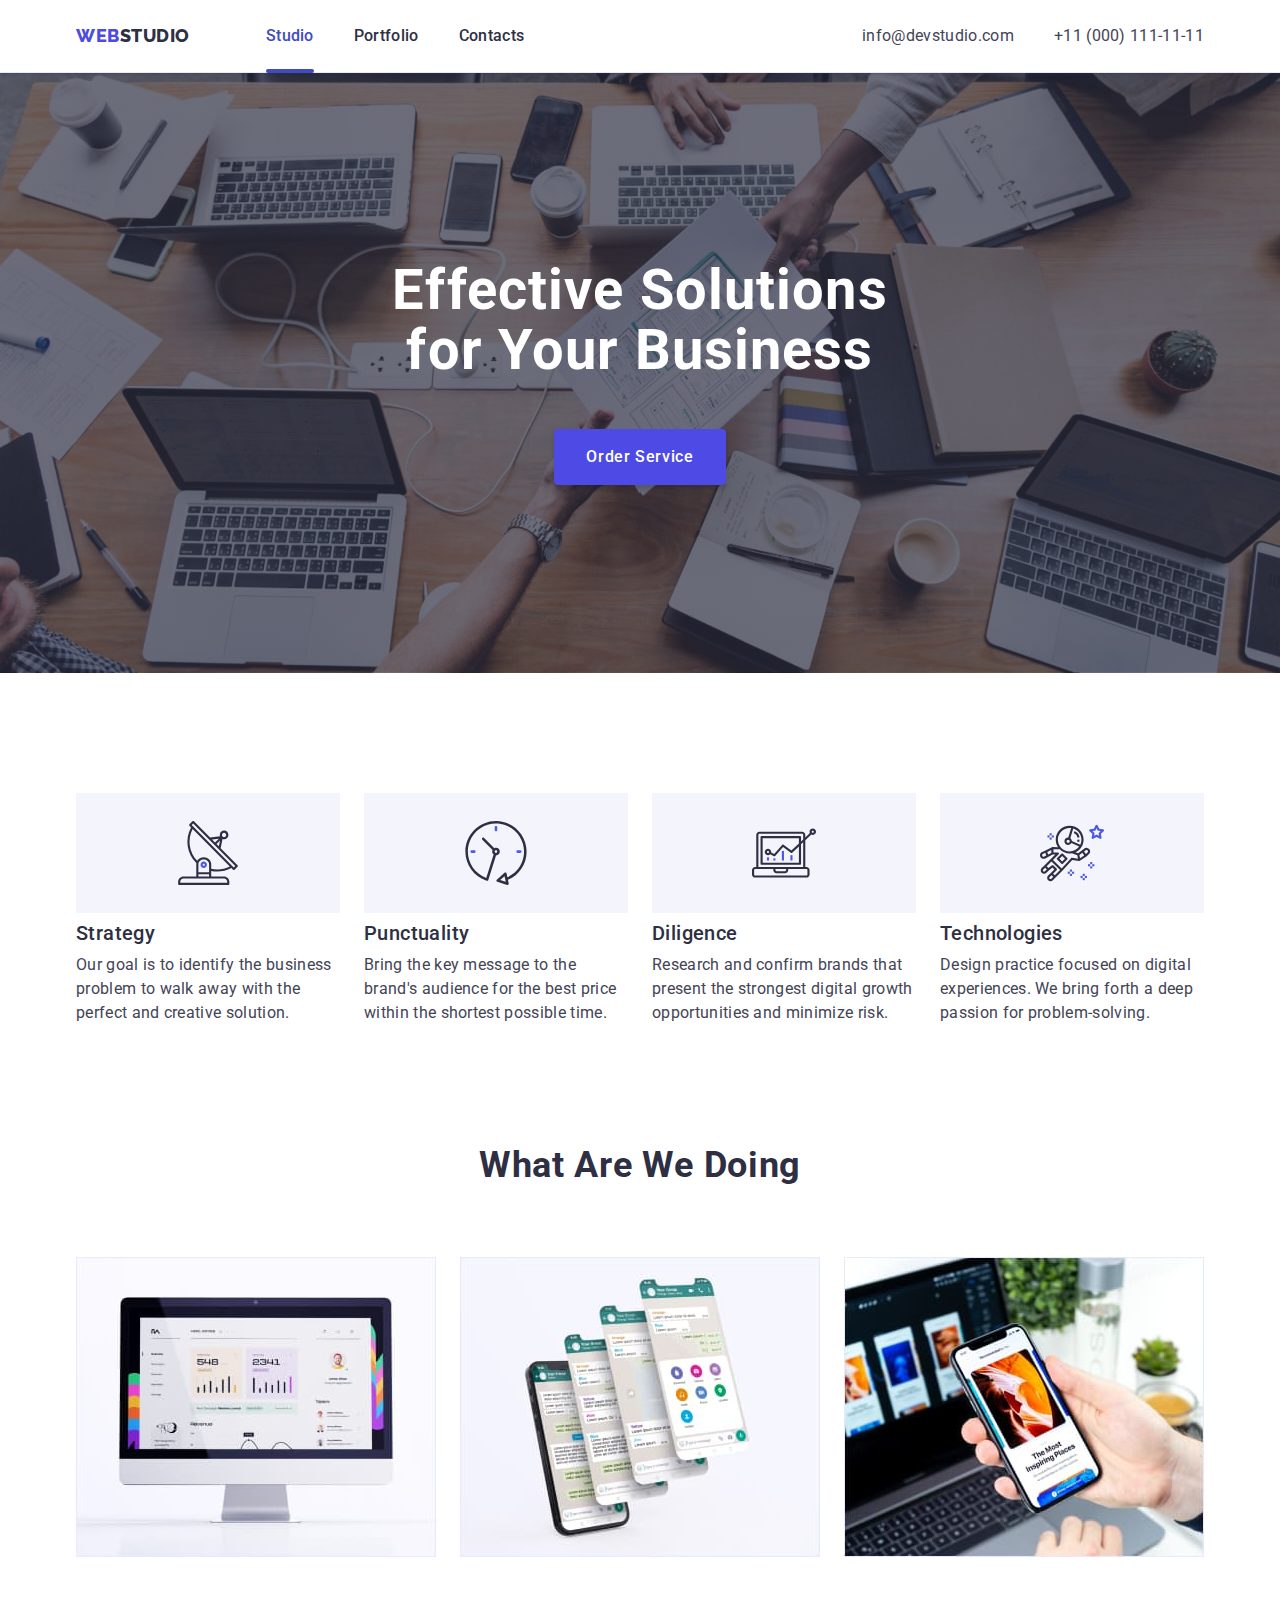
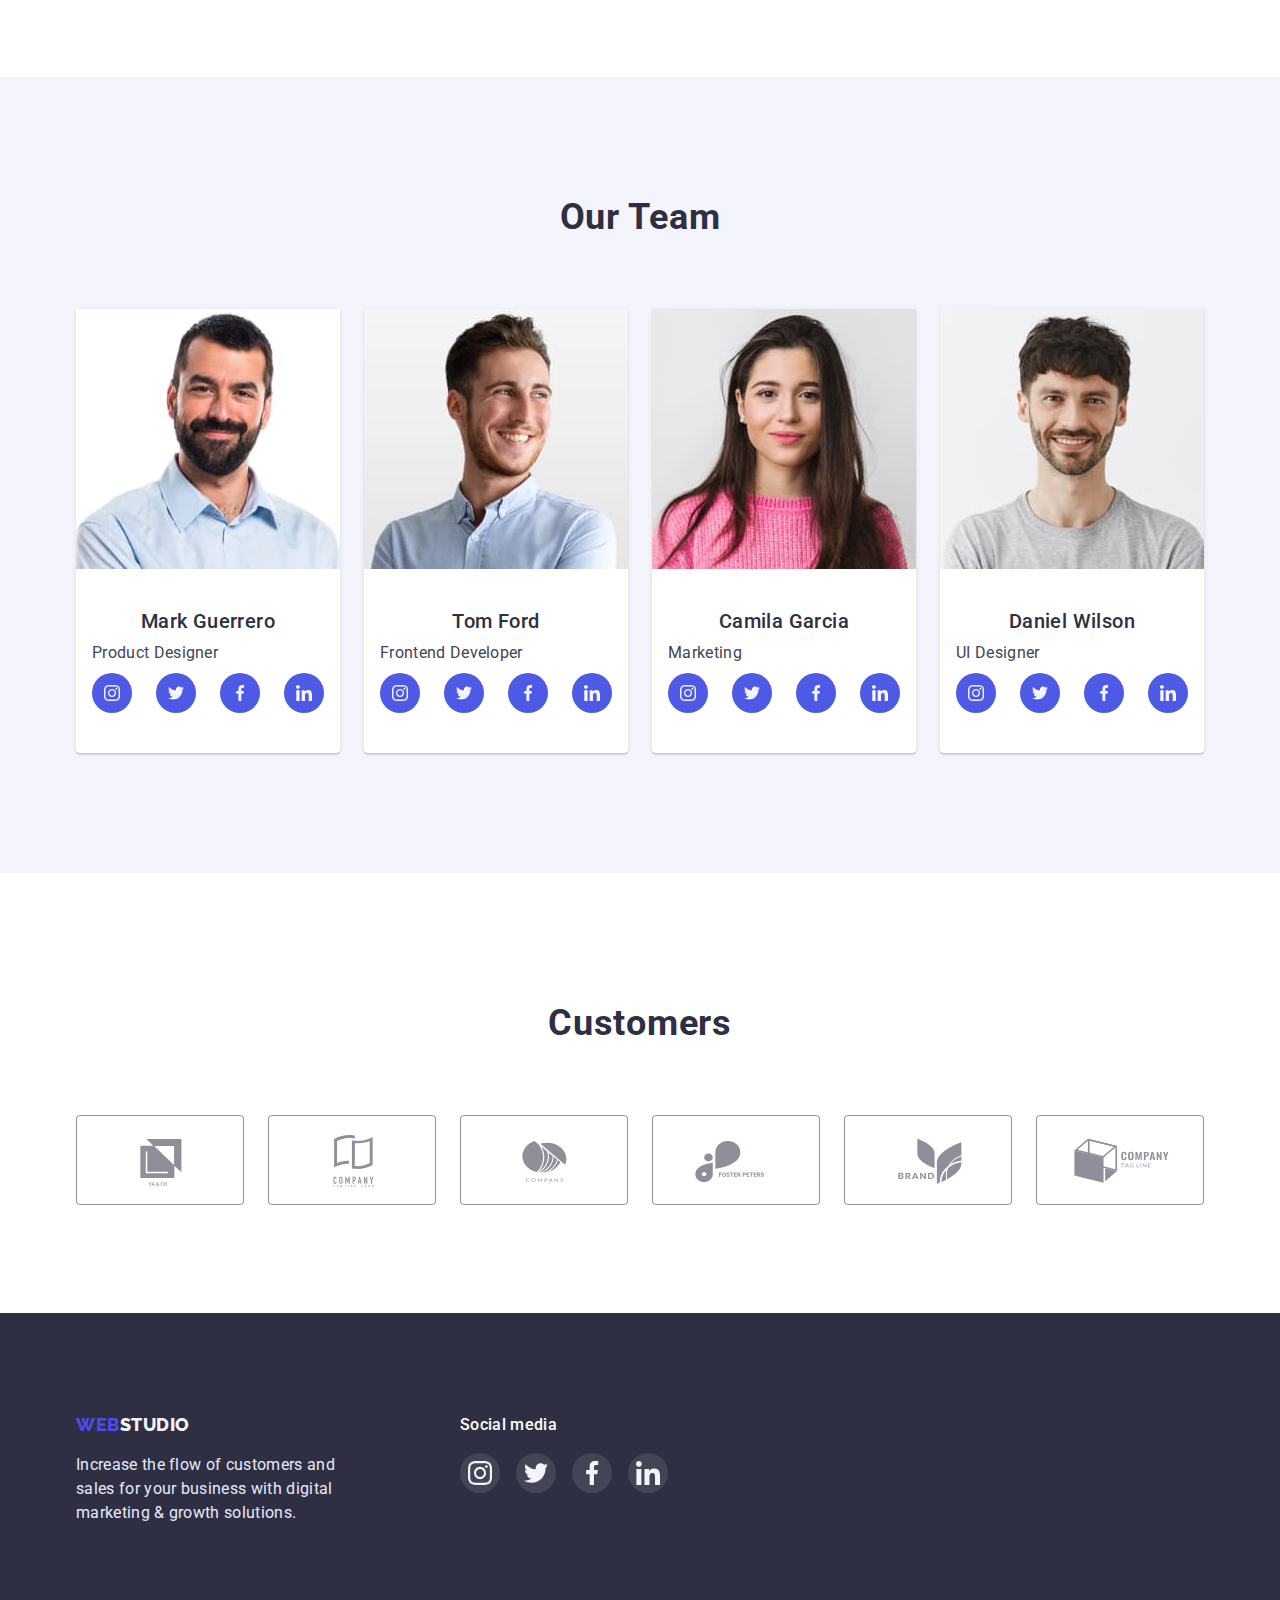
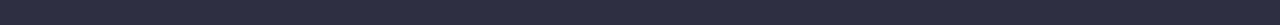
==== commit 58194fdf: "update3" ====
--- a/index.html
+++ b/index.html
@@ -74,31 +74,31 @@
         <div class="container">
           <h2 class="visually-hidden">Description of studio</h2>
           <ul class="list desc">
-            <li class="list-item icon-antena" >
+            <li class ="desc-item icon-antena" >
               
-              <h3 class="desc-title">Strategy</h3>
+              <h3 class="desc-title ">Strategy</h3>
               <p class="desc-text ">
                 Our goal is to identify the business problem to walk away with
                 the perfect and creative solution.
               </p>
             </li>
-            <li class="list-item icon-clock" >
+            <li class="desc-item icon-clock" >
                
-              <h3 class="desc-title">Punctuality</h3>
+              <h3 class="desc-title ">Punctuality</h3>
               <p class="desc-text">
                 Bring the key message to the brand's audience for the best price
                 within the shortest possible time.
               </p>
             </li>
-            <li class="list-item icon-diagram" >
+            <li class="desc-item icon-diagram" >
                
-              <h3 class="desc-title">Diligence</h3>
+              <h3 class="desc-title ">Diligence</h3>
               <p class="desc-text">
                 Research and confirm brands that present the strongest digital
                 growth opportunities and minimize risk.
               </p>
             </li>
-            <li class="list-item icon-astroaut" >
+            <li class="desc-item icon-astroaut" >
                
               <h3 class="desc-title">Technologies</h3>
               <p class="desc-text">
@@ -155,22 +155,22 @@
                  <ul class="actions">
                 <li class="custom-transition"><a href="" class="a-act custom-transition">
 <svg class="a-icon">
-  <use href="./images/symbol-defs.svg#instagram"></use>
-</svg>
-                </a></li>
-                <li><a href="" class="a-act">
-<svg class="a-icon">
-  <use href="./images/symbol-defs.svg#twitter"></use>
-</svg>
-                </a></li>
-                <li><a href="" class="a-act">
-<svg class="a-icon">
-  <use href="./images/symbol-defs.svg#facebook"></use>
-</svg>
-                </a></li>
-                <li><a href="" class="a-act">
-<svg class="a-icon">
-  <use href="./images/symbol-defs.svg#linkedin"></use>
+  <use href="./images/icon.svg#instagram"></use>
+</svg>
+                </a></li>
+                <li><a href="" class="a-act">
+<svg class="a-icon">
+  <use href="./images/icon.svg#twitter"></use>
+</svg>
+                </a></li>
+                <li><a href="" class="a-act">
+<svg class="a-icon">
+  <use href="./images/icon.svg#facebook"></use>
+</svg>
+                </a></li>
+                <li><a href="" class="a-act">
+<svg class="a-icon">
+  <use href="./images/icon.svg#linkedin"></use>
 </svg>
                 </a></li>
               </ul>
@@ -189,22 +189,22 @@
               <ul class="actions">
                 <li><a href="" class="a-act">
 <svg class="a-icon">
-  <use href="./images/symbol-defs.svg#instagram"></use>
-</svg>
-                </a></li>
-                <li><a href="" class="a-act">
-<svg class="a-icon">
-  <use href="./images/symbol-defs.svg#twitter"></use>
-</svg>
-                </a></li>
-                <li><a href="" class="a-act">
-<svg class="a-icon">
-  <use href="./images/symbol-defs.svg#facebook"></use>
-</svg>
-                </a></li>
-                <li><a href="" class="a-act">
-<svg class="a-icon">
-  <use href="./images/symbol-defs.svg#linkedin"></use>
+  <use href="./images/icon.svg#instagram"></use>
+</svg>
+                </a></li>
+                <li><a href="" class="a-act">
+<svg class="a-icon">
+  <use href="./images/icon.svg#twitter"></use>
+</svg>
+                </a></li>
+                <li><a href="" class="a-act">
+<svg class="a-icon">
+  <use href="./images/icon.svg#facebook"></use>
+</svg>
+                </a></li>
+                <li><a href="" class="a-act">
+<svg class="a-icon">
+  <use href="./images/icon.svg#linkedin"></use>
 </svg>
                 </a></li>
               </ul> </div>
@@ -218,22 +218,22 @@
              <ul class="actions">
                 <li><a href="" class="a-act">
 <svg class="a-icon">
-  <use href="./images/symbol-defs.svg#instagram"></use>
-</svg>
-                </a></li>
-                <li><a href="" class="a-act">
-<svg class="a-icon">
-  <use href="./images/symbol-defs.svg#twitter"></use>
-</svg>
-                </a></li>
-                <li><a href="" class="a-act">
-<svg class="a-icon">
-  <use href="./images/symbol-defs.svg#facebook"></use>
-</svg>
-                </a></li>
-                <li><a href="" class="a-act">
-<svg class="a-icon">
-  <use href="./images/symbol-defs.svg#linkedin"></use>
+  <use href="./images/icon.svg#instagram"></use>
+</svg>
+                </a></li>
+                <li><a href="" class="a-act">
+<svg class="a-icon">
+  <use href="./images/icon.svg#twitter"></use>
+</svg>
+                </a></li>
+                <li><a href="" class="a-act">
+<svg class="a-icon">
+  <use href="./images/icon.svg#facebook"></use>
+</svg>
+                </a></li>
+                <li><a href="" class="a-act">
+<svg class="a-icon">
+  <use href="./images/icon.svg#linkedin"></use>
 </svg>
                 </a></li>
               </ul>  </div>
@@ -247,22 +247,22 @@
              <ul class="actions">
                 <li><a href="" class="a-act">
 <svg class="a-icon">
-  <use href="./images/symbol-defs.svg#instagram"></use>
-</svg>
-                </a></li>
-                <li><a href="" class="a-act">
-<svg class="a-icon">
-  <use href="./images/symbol-defs.svg#twitter"></use>
-</svg>
-                </a></li>
-                <li><a href="" class="a-act">
-<svg class="a-icon">
-  <use href="./images/symbol-defs.svg#facebook"></use>
-</svg>
-                </a></li>
-                <li><a href="" class="a-act">
-<svg class="a-icon">
-  <use href="./images/symbol-defs.svg#linkedin"></use>
+  <use href="./images/icon.svg#instagram"></use>
+</svg>
+                </a></li>
+                <li><a href="" class="a-act">
+<svg class="a-icon">
+  <use href="./images/icon.svg#twitter"></use>
+</svg>
+                </a></li>
+                <li><a href="" class="a-act">
+<svg class="a-icon">
+  <use href="./images/icon.svg#facebook"></use>
+</svg>
+                </a></li>
+                <li><a href="" class="a-act">
+<svg class="a-icon">
+  <use href="./images/icon.svg#linkedin"></use>
 </svg>
                 </a></li>
               </ul> </div>
@@ -278,22 +278,22 @@
                 <h2 class="section-title">Customers</h2>
                 <ul class="customer-list">
                     <li class="customer-item "><a href="" class="customer-link"><svg  width="104" height="56">
-                                <use href="./images/clients_symbol-defs.svg#client1" ></use>
+                                <use href="./images/icon.svg#client1" ></use>
                             </svg></a></li>
                     <li class="customer-item"><a href="" class="customer-link"><svg width="104" height="56">
-                                <use href="./images/clients_symbol-defs.svg#client2"  ></use>
+                                <use href="./images/icon.svg#client2"  ></use>
                             </svg></a></li>
                     <li class="customer-item"> <a href="" class="customer-link"><svg width="104" height="56">
-                                <use href="./images/clients_symbol-defs.svg#client3" ></use>
+                                <use href="./images/icon.svg#client3" ></use>
                             </svg></a></li>
                     <li class="customer-item"><a href="" class="customer-link"><svg width="104" height="56">
-                                <use href="./images/clients_symbol-defs.svg#client4" ></use>
+                                <use href="./images/icon.svg#client4" ></use>
                             </svg></a></li>
                     <li class="customer-item"><a href="" class="customer-link"><svg width="104" height="56">
-                                <use href="./images/clients_symbol-defs.svg#client5" ></use>
+                                <use href="./images/icon.svg#client5" ></use>
                             </svg></a></li>
                     <li class="customer-item"><a href="" class="customer-link"><svg width="104" height="56">
-                                <use href="./images/clients_symbol-defs.svg#client6" ></use>
+                                <use href="./images/icon.svg#client6" ></use>
                             </svg></a></li>
                 </ul>
             </div>
@@ -322,22 +322,22 @@
   <ul class="actions-footer">
                 <li><a href="" class="a-act-footer"> 
 <svg class="a-icon a-icon-footer " > 
-  <use href="./images/symbol-defs.svg#instagram"></use>
+  <use href="./images/icon.svg#instagram"></use>
 </svg>
                 </a></li>
                 <li><a href="" class="a-act-footer">
 <svg class="a-icon a-icon-footer ">
-  <use href="./images/symbol-defs.svg#twitter"></use>
+  <use href="./images/icon.svg#twitter"></use>
 </svg>
                 </a></li>
                 <li><a href="" class="a-act-footer">
 <svg class="a-icon a-icon-footer ">
-  <use href="./images/symbol-defs.svg#facebook"></use>
+  <use href="./images/icon.svg#facebook"></use>
 </svg>
                 </a></li>
                 <li><a href="" class="a-act-footer">
 <svg class="a-icon a-icon-footer " >
-  <use href="./images/symbol-defs.svg#linkedin"></use>
+  <use href="./images/icon.svg#linkedin"></use>
 </svg>
                 </a></li>
               </ul>
@@ -347,7 +347,7 @@
     <div class="backdrop is-hidden" data-modal>
       <div class="modal">
         <button class="close-button" data-modal-close> <svg class="close-icon" >
-  <use href="./images/close-black.svg#close-btn"></use>
+  <use href="./images/icon.svg#close-btn"></use>
 </svg>
 </button>
       </div>
--- a/css/styles.css
+++ b/css/styles.css
@@ -216,13 +216,18 @@
   margin: auto;
 }
 
-.list-item::before{
+.desc-item::before{
 display: block;
 content: '';
 height: 120px;
 background-repeat: no-repeat;
 background-position: center;
 background-color: #F4F4FD;
+}
+.desc-item{
+display: flex;
+flex-direction: column;
+ flex-basis: 100%;
 }
 .icon-antena::before{
   background-image: url('../images/antenna.svg');
@@ -342,6 +347,7 @@
 
 .desc-text,
 .team-text {
+  display: flex;
   color: #434455;
   font-weight: 400;
   font-size: 16px;
@@ -369,7 +375,7 @@
   gap: 24px;
 }
 .customer-link{
-  color: #8E8F99;
+  fill: #8E8F99;
   border: 1px solid #8E8F99;
 border-radius: 4px;
     display: flex;
@@ -380,29 +386,15 @@
 padding-bottom: 16px;
 
 transition: border-color 250ms cubic-bezier(0.4, 0, 0.2, 1),
-color 250ms cubic-bezier(0.4, 0, 0.2, 1) ;
+fill 250ms cubic-bezier(0.4, 0, 0.2, 1) ;
 }
 .customer-link:hover,
 .customer-link:focus{
 border-color: #404BBF;
-color: #404BBF;
-}
-
-svg{
-  color: currentColor
-;
-transition-property: color;
-transition-duration: 250ms;
-transition-timing-function: cubic-bezier(0.4, 0, 0.2, 1) ;
-
-}
-
-
-svg:hover,
-svg:focus{
-color: #404BBF;
-
-}
+fill: #404BBF;
+}
+
+
   /*----Section4- Clients---*/
 
 
@@ -481,10 +473,12 @@
   border-radius: 50%;
 
   background-position: center;
-
-  transition-property: background-color;
-transition-duration: 250ms;
-transition-timing-function: cubic-bezier(0.4, 0, 0.2, 1) ;
+   fill: #F4F4FD;
+
+transition: 
+background-color 250ms cubic-bezier(0.4, 0, 0.2, 1) ;
+
+  
 }
 
 
@@ -499,6 +493,7 @@
   width: 16px;
   height: 16px;
   background-position: center;
+
 }
 
 
@@ -516,7 +511,7 @@
   /*padding-bottom: 8px;*/
 }
 
-.desc-text,
+
 .team-text {
   color: #434455;
   font-size: 16px;
@@ -610,23 +605,42 @@
 .filter {
   width: calc((100% - 48px) / 3);
 }
+
 .link-prt{
    display: block;
-  transition: box-shadow 250ms cubic-bezier(0.4, 0, 0.2, 1) ;
-
-}
-
-.link-prt:hover, .wrapfor-img::before{
-  transform: translateY(0);
-}
+position: relative;
+overflow: hidden;
+transform: translateY(0);
+  transition: box-shadow 250ms cubic-bezier(0.4, 0, 0.2, 1),
+  transform 250ms cubic-bezier(0.4, 0, 0.2, 1);
+
+}
+
 .link-prt:hover,
-.link-prt:focus{
- 
+.link-prt:focus, .overlay{
+
   box-shadow: 0px 1px 6px rgba(46, 47, 66, 0.08),
    0px 1px 1px 
    rgba(46, 47, 66, 0.16),
     0px 2px 1px 
     rgba(46, 47, 66, 0.08);
+
+    opacity: 1;
+}
+.overlay{
+position: absolute;
+top: 0;
+left: 0;
+width: 100%;
+height: calc(100% - 120px);
+background-color: #4D5AE5;
+transform: translateY(145%);
+transition: transform 250ms cubic-bezier(0.4, 0, 0.2, 1);
+
+
+}
+.wrap-for-img:hover .overlay{
+  transform: translateY(0px);
 }
 
 
@@ -658,21 +672,8 @@
   overflow: hidden;
 }
 
-.overlay{
-position: absolute;
-top: 0;
-left: 0;
-width: 100%;
-height: 100%;
-background-color: #4D5AE5;
-transform: translateY(100%);
-transition: transform 250ms cubic-bezier(0.4, 0, 0.2, 1) ;
-
-}
-
-.wrap-for-img:hover .overlay{
-  transform: translateY(0);
-}
+
+
 .text-onhover{
   height: 100%;
   position: absolute;
@@ -746,7 +747,7 @@
   height: 40px;
   background-color:  #434455;
   border-radius: 50%;
-
+fill: #F4F4FD;
   background-position: center;
 
   transition-property: background-color;
@@ -822,19 +823,17 @@
   color: #2E2F42;
   padding: 0;
   cursor: pointer;
+transition: background-color 250ms cubic-bezier(0.4, 0, 0.2, 1),
+fill 250ms cubic-bezier(0.4, 0, 0.2, 1);
 }
 .close-button:hover,
 .close-button:focus{
 background-color: #404BBF;
 
+ fill: #FFFFFF;
+
 }
 .close-icon{
  width: 8px;
  height: 8px; 
- color: #2E2F42;
-}
-.close-icon:hover,
-.close-icon:focus{
- color: #FFFFFF;
- fill: #FFFFFF;
-}+}
